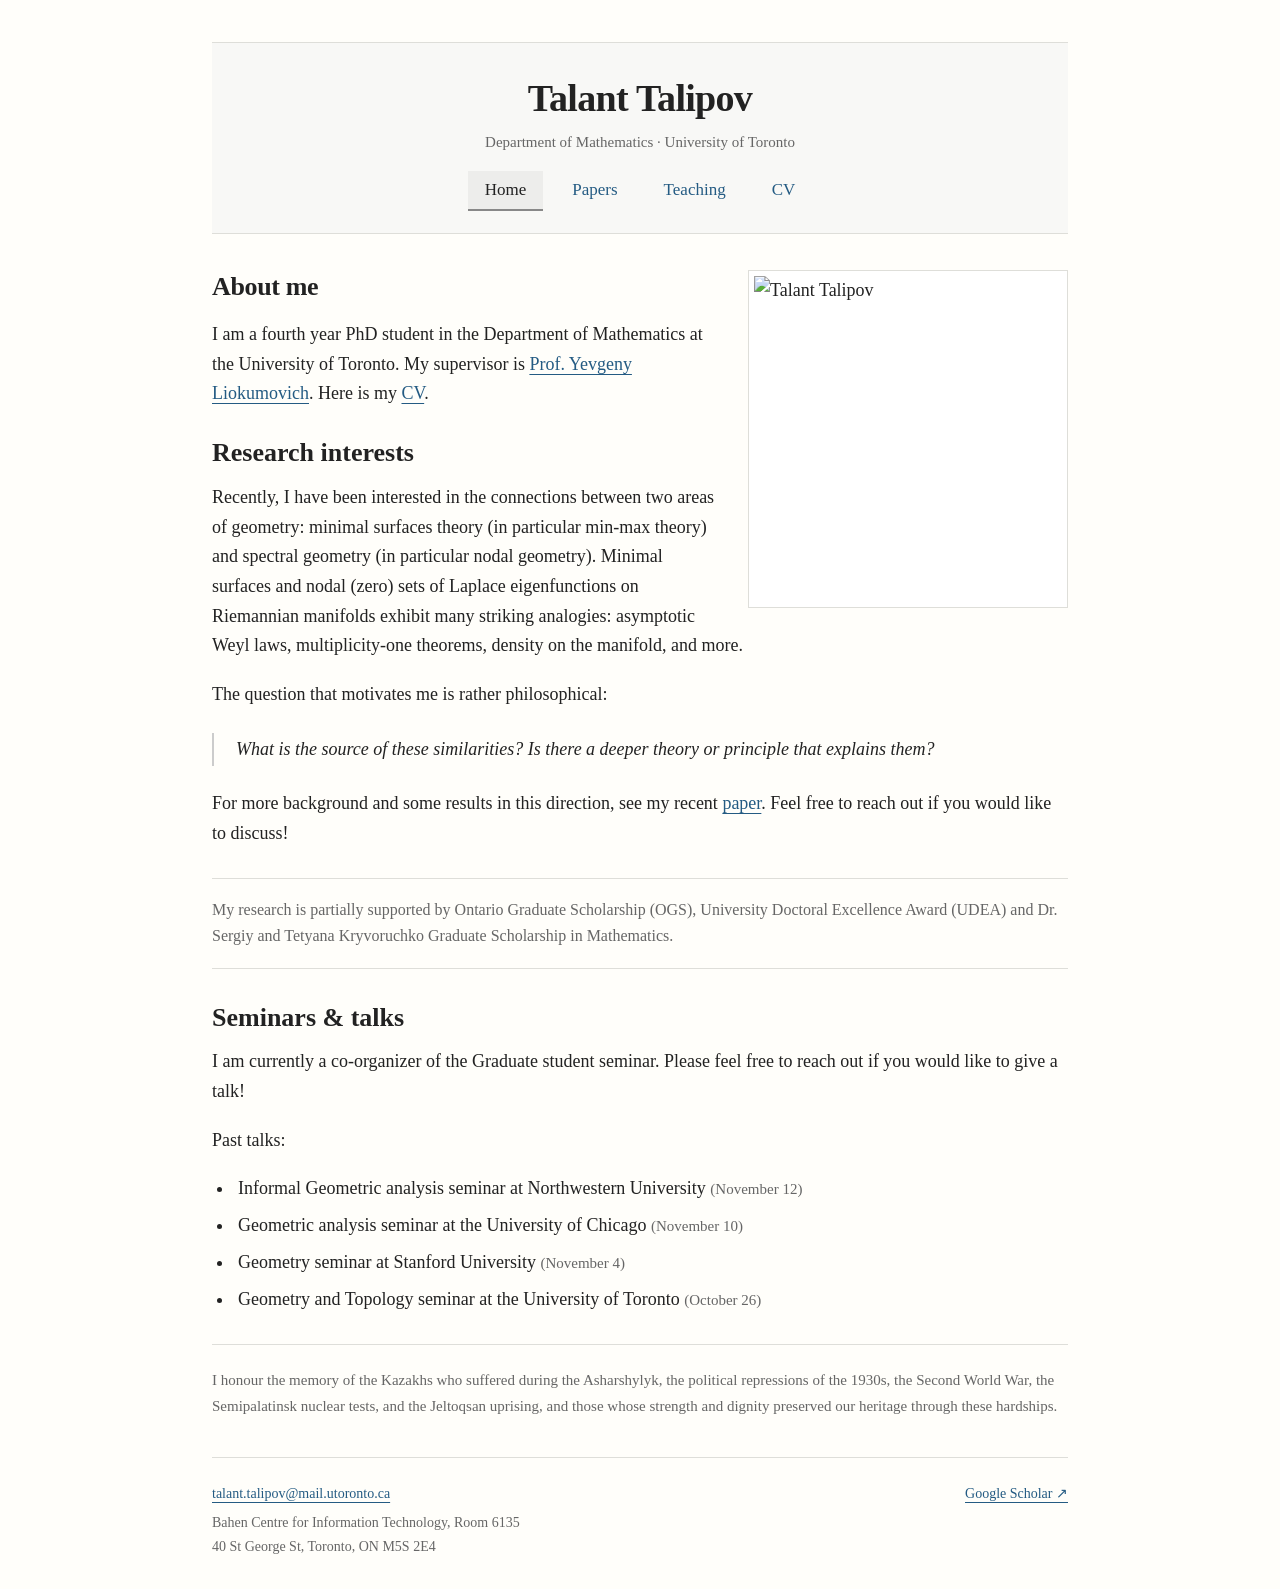
==== index.html @ dc7b55b6 "Add files via upload" ====
<!doctype html>
<html lang="en">
<head>
  <meta charset="utf-8">
  <meta name="viewport" content="width=device-width, initial-scale=1">
  <meta name="description" content="Talant Talipov, PhD student in mathematics at the University of Toronto. Research in minimal surfaces, min-max theory, and spectral geometry.">
  <title>Talant Talipov · Mathematics</title>
  <link rel="icon" href="assets/favicon.svg" type="image/svg+xml">
  <link rel="stylesheet" href="style.css?v=7">
</head>
<body>
  <a class="skip-link" href="#main">Skip to content</a>
  <header class="site-header">
    <p class="site-name"><a href="index.html">Talant Talipov</a></p>
    <p class="affiliation">Department of Mathematics · University of Toronto</p>
    <nav class="nav" aria-label="Main navigation">
      <a href="index.html" aria-current="page">Home</a>
      <a href="papers.html">Papers</a>
      <a href="teaching.html">Teaching</a>
      <a href="https://drive.google.com/file/d/1hpC_2XtyhkC6qs-PTX2jF8pLLNj--5pz/view?usp=sharing">CV</a>
    </nav>
  </header>
  <main id="main">
    <section class="profile" aria-labelledby="about-heading">
      <img class="portrait" src="assets/portrait.jpg" alt="Talant Talipov" width="1280" height="1353" fetchpriority="high">
      <div class="profile-copy">
        <h1 id="about-heading">About me</h1>
        <p>I am a fourth year PhD student in the Department of Mathematics at the University of Toronto. My supervisor is <a href="https://www.math.toronto.edu/ylio/">Prof. Yevgeny Liokumovich</a>. Here is my <a href="https://drive.google.com/file/d/1hpC_2XtyhkC6qs-PTX2jF8pLLNj--5pz/view?usp=sharing">CV</a>.</p>
      </div>
      <section class="research-copy" aria-labelledby="research-heading">
        <h2 id="research-heading">Research interests</h2>
        <p>Recently, I have been interested in the connections between two areas of geometry: minimal surfaces theory (in particular min-max theory) and spectral geometry (in particular nodal geometry). Minimal surfaces and nodal (zero) sets of Laplace eigenfunctions on Riemannian manifolds exhibit many striking analogies: asymptotic Weyl laws, multiplicity-one theorems, density on the manifold, and more.</p>
        <p>The question that motivates me is rather philosophical:</p>
        <blockquote class="question"><p>What is the source of these similarities? Is there a deeper theory or principle that explains them?</p></blockquote>
        <p>For more background and some results in this direction, see my recent <a href="https://arxiv.org/abs/2609.37769">paper</a>. Feel free to reach out if you would like to discuss!</p>
        <p class="support">My research is partially supported by Ontario Graduate Scholarship (OGS), University Doctoral Excellence Award (UDEA) and Dr. Sergiy and Tetyana Kryvoruchko Graduate Scholarship in Mathematics.</p>
      </section>
    </section>
    <section aria-labelledby="seminars-heading">
      <h2 id="seminars-heading">Seminars &amp; talks</h2>
      <p>I am currently a co-organizer of the Graduate student seminar. Please feel free to reach out if you would like to give a talk!</p>
      <p>Past talks:</p>
      <ul class="talks">
        <li>Informal Geometric analysis seminar at Northwestern University <span class="course-meta">(November 12)</span></li>
        <li>Geometric analysis seminar at the University of Chicago <span class="course-meta">(November 10)</span></li>
        <li>Geometry seminar at Stanford University <span class="course-meta">(November 4)</span></li>
        <li>Geometry and Topology seminar at the University of Toronto <span class="course-meta">(October 26)</span></li>
      </ul>
    </section>
    <p class="remembrance">I honour the memory of the Kazakhs who suffered during the Asharshylyk, the political repressions of the 1930s, the Second World War, the Semipalatinsk nuclear tests, and the Jeltoqsan uprising, and those whose strength and dignity preserved our heritage through these hardships.</p>
  </main>
  <footer class="site-footer">
    <address><a href="mailto:talant.talipov@mail.utoronto.ca">talant.talipov@mail.utoronto.ca</a><br>Bahen Centre for Information Technology, Room 6135<br>40 St George St, Toronto, ON M5S 2E4</address>
    <a href="https://scholar.google.ca/citations?user=2EUzQp4AAAAJ&amp;hl=en">Google Scholar ↗</a>
  </footer>
</body>
</html>
---- style.css ----
:root {
  color-scheme: light;
  --ink: #222222;
  --muted: #666666;
  --blue: #245b83;
  --blue-dark: #163d5b;
  --wash: #f8f8f6;
  --line: #deded9;
}
* { box-sizing: border-box; }
html { background: #fffefa; scroll-behavior: smooth; }
body {
  max-width: 940px;
  margin: 0 auto;
  padding: 42px 42px 0;
  color: var(--ink);
  font: 18px/1.65 Georgia, 'Times New Roman', serif;
  -webkit-font-smoothing: antialiased;
}
a { color: var(--blue); text-underline-offset: 4px; text-decoration-thickness: 1px; }
a:hover { color: var(--blue-dark); text-decoration: underline; }
a:focus-visible, summary:focus-visible { outline: 2px solid var(--blue); outline-offset: 5px; border-radius: 2px; }
.skip-link { position: absolute; left: 20px; top: -100px; background: white; padding: 10px; z-index: 2; }
.skip-link:focus { top: 12px; }
.sr-only { position: absolute; width: 1px; height: 1px; padding: 0; margin: -1px; overflow: hidden; clip-path: inset(50%); white-space: nowrap; border: 0; }
.site-header { position: relative; isolation: isolate; padding: 32px 26px 22px; background: var(--wash); border-top: 1px solid var(--line); border-bottom: 1px solid var(--line); text-align: center; }
/* Fade only the inner edge of each side panel; the centre stays empty. */
.site-header::before,
.site-header::after {
  content: "";
  position: absolute;
  top: 0;
  bottom: 0;
  width: 24%;
  z-index: -1;
  pointer-events: none;
  background-image: url("assets/kazakh-pattern-blue-hd.png");
  background-size: 460px auto;
  background-position: center;
  background-repeat: repeat;
  opacity: .10;
}
.site-header::before {
  left: 0;
  -webkit-mask-image: linear-gradient(to right, #000 85%, transparent 100%);
  mask-image: linear-gradient(to right, #000 85%, transparent 100%);
}
.site-header::after {
  right: 0;
  -webkit-mask-image: linear-gradient(to left, #000 85%, transparent 100%);
  mask-image: linear-gradient(to left, #000 85%, transparent 100%);
}
.site-name { margin: 0; font-size: 38px; font-weight: bold; letter-spacing: -.7px; line-height: 1.25; }
.site-name a { color: var(--ink); text-decoration: none; }
.affiliation { margin: 7px 0 17px; color: var(--muted); font-size: 15px; }
.nav { display: flex; flex-wrap: wrap; justify-content: center; gap: 7px 12px; }
.nav a { padding: 5px 17px; font-size: 17px; text-decoration: none; border-bottom: 2px solid transparent; }
.nav a:hover { background: #ededeb; }
.nav a[aria-current='page'] { color: var(--ink); border-color: #888888; background: #ededeb; }
main { padding-top: 36px; }
h1, h2, h3 { font-weight: bold; line-height: 1.3; color: var(--ink); }
h1 { font-size: 26px; margin: 0 0 16px; letter-spacing: -.35px; }
h2 { margin: 32px 0 13px; font-size: 26px; }
p { margin: 0 0 19px; }
.profile { display: flow-root; }
.portrait { display: block; float: right; width: 320px; max-width: 45%; height: auto; margin: 0 0 23px 32px; border: 1px solid var(--line); padding: 5px; background: white; }
.profile-copy p { margin-bottom: 16px; }
.research-copy { margin-top: 27px; }
.research-copy h2 { margin-top: 0; }
.question { border-left: 2px solid #cccccc; margin: 23px 0; padding: 2px 0 2px 22px; font-style: italic; }
.question p { margin: 0; }
.support { clear: both; margin: 29px 0 0; padding: 18px 0; border-top: 1px solid var(--line); border-bottom: 1px solid var(--line); font-size: 16px; color: var(--muted); }
.talks { margin: 8px 0 22px; padding-left: 22px; }
.talks li { margin-bottom: 7px; padding-left: 4px; }
.remembrance { border-top: 1px solid var(--line); padding-top: 23px; margin-top: 30px; color: var(--muted); font-size: 15px; line-height: 1.7; }
.page-intro { color: var(--muted); font-size: 16px; margin-bottom: 29px; }
.paper-list { padding-left: 27px; margin: 0; }
.paper-list > li { padding: 0 0 24px 9px; margin-bottom: 20px; border-bottom: 1px solid var(--line); }
.paper-list > li:last-child { border-bottom: none; margin-bottom: 0; }
.paper-list > li::marker { color: var(--muted); font-size: 15px; }
.paper-title { font-size: 19px; line-height: 1.45; margin: 0 0 6px; }
.paper-title a { color: var(--ink); text-decoration: none; }
.paper-title a:hover { text-decoration: underline; }
.paper-meta { font-size: 15px; color: var(--muted); margin: 0 0 9px; }
.paper-meta a { color: inherit; }
.paper-links { font-size: 15px; margin-bottom: 10px; }
.paper-links a { text-decoration: none; border-bottom: 1px solid #afc9d9; }
.separator { padding: 0 9px; color: #999999; }
details { font-size: 15px; }
summary { width: fit-content; cursor: pointer; color: var(--ink); padding: 2px 0; }
summary::marker { font-size: 12px; }
summary:hover { color: var(--blue-dark); text-decoration: underline; text-underline-offset: 4px; }
.explanation { min-height: 52px; margin-top: 10px; padding: 10px 17px; border-left: 2px solid #cccccc; background: var(--wash); font-size: 17px; }
.explanation p:last-child { margin-bottom: 0; }
.teaching-year { display: grid; grid-template-columns: 75px 1fr; gap: 25px; padding: 24px 0; border-top: 1px solid var(--line); }
.teaching-year h2 { margin: 2px 0 0; font-size: 22px; color: var(--ink); }
.courses { list-style: none; margin: 0; padding: 0; }
.courses li { margin-bottom: 21px; }
.courses li:last-child { margin-bottom: 0; }
.course-name { margin: 0; line-height: 1.5; }
.course-meta { margin: 3px 0 0; font-size: 15px; color: var(--muted); }
.site-footer { margin-top: 38px; padding: 24px 0 30px; border-top: 1px solid var(--line); font-size: 14px; color: var(--muted); display: flex; justify-content: space-between; gap: 20px; }
.site-footer address { font-style: normal; line-height: 1.7; }
.site-footer address a { display: inline-block; margin-bottom: 5px; }
.site-footer > a { white-space: nowrap; align-self: start; }
@media (max-width: 620px) {
  body { padding: 18px 21px 0; font-size: 17px; }
  .site-header { padding: 22px 13px 16px; }
  .site-header::before, .site-header::after { width: 8%; background-size: 380px auto; }
  .site-name { font-size: 31px; }
  .affiliation { font-size: 14px; }
  .nav { gap: 5px; }
  .nav a { padding: 5px 12px; font-size: 16px; }
  main { padding-top: 29px; }
  .portrait { float: none; width: 260px; max-width: 80%; margin: 0 auto 27px; }
  .profile-copy { font-size: 17px; }
  .research-copy { margin-top: 22px; }
  .teaching-year { grid-template-columns: 55px 1fr; gap: 15px; }
  .site-footer { display: block; }
  .site-footer > a { display: inline-block; margin-top: 15px; }
}
@media (prefers-reduced-motion: reduce) { html { scroll-behavior: auto; } }
@media print {
  body { max-width: none; padding: 0; color: #000; font-size: 11pt; }
  .site-header { background: none; border: 0; padding: 0 0 15px; }
  .nav, .skip-link, .site-header::before, .site-header::after { display: none; }
  a { color: inherit; }
  .paper-list > li, .teaching-year { break-inside: avoid; }
}
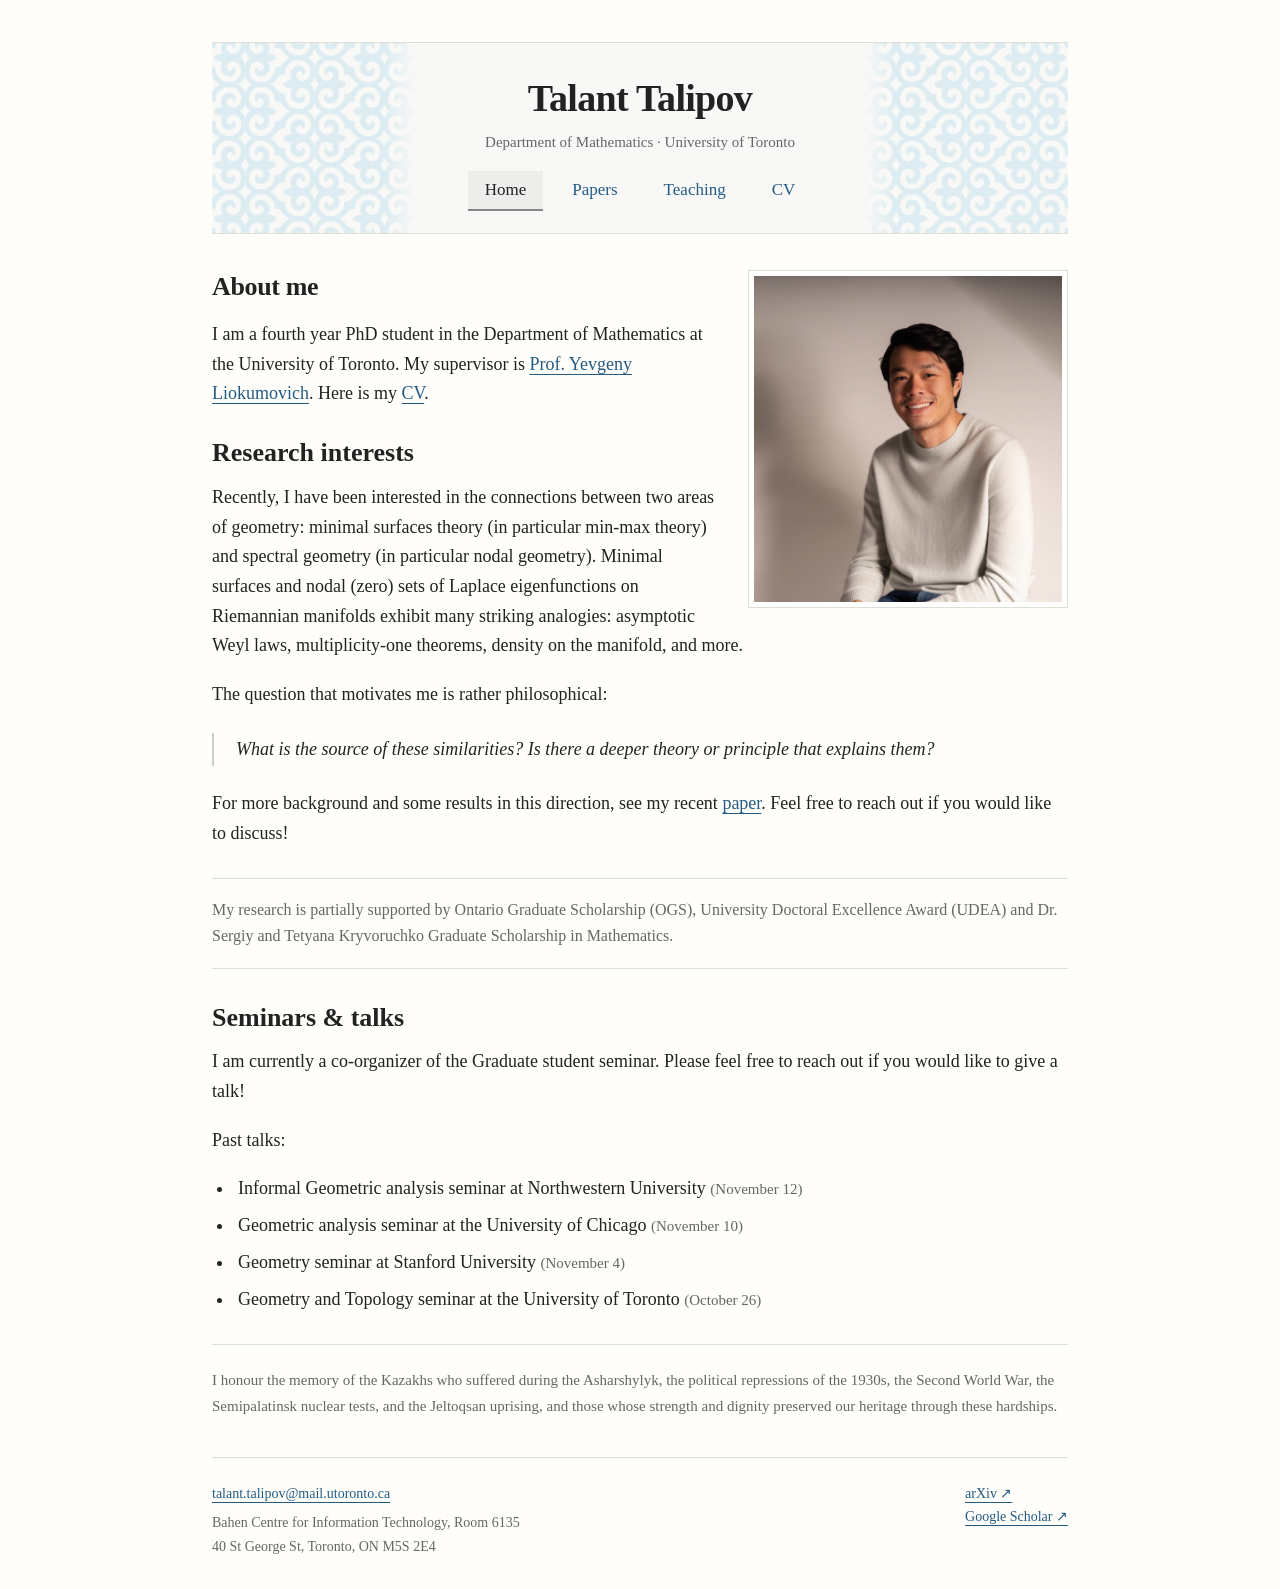
==== commit e7e632e5: "Update footer with arXiv and Google Scholar links Added a new div to the footer containing links to " ====
--- a/index.html
+++ b/index.html
@@ -51,7 +51,10 @@
   </main>
   <footer class="site-footer">
     <address><a href="mailto:talant.talipov@mail.utoronto.ca">talant.talipov@mail.utoronto.ca</a><br>Bahen Centre for Information Technology, Room 6135<br>40 St George St, Toronto, ON M5S 2E4</address>
-    <a href="https://scholar.google.ca/citations?user=2EUzQp4AAAAJ&amp;hl=en">Google Scholar ↗</a>
+    <div>
+      <a href="https://arxiv.org/a/talipov_t_1.html">arXiv ↗</a><br>
+      <a href="https://scholar.google.ca/citations?user=2EUzQp4AAAAJ&amp;hl=en">Google Scholar ↗</a>
+    </div>
   </footer>
 </body>
 </html>
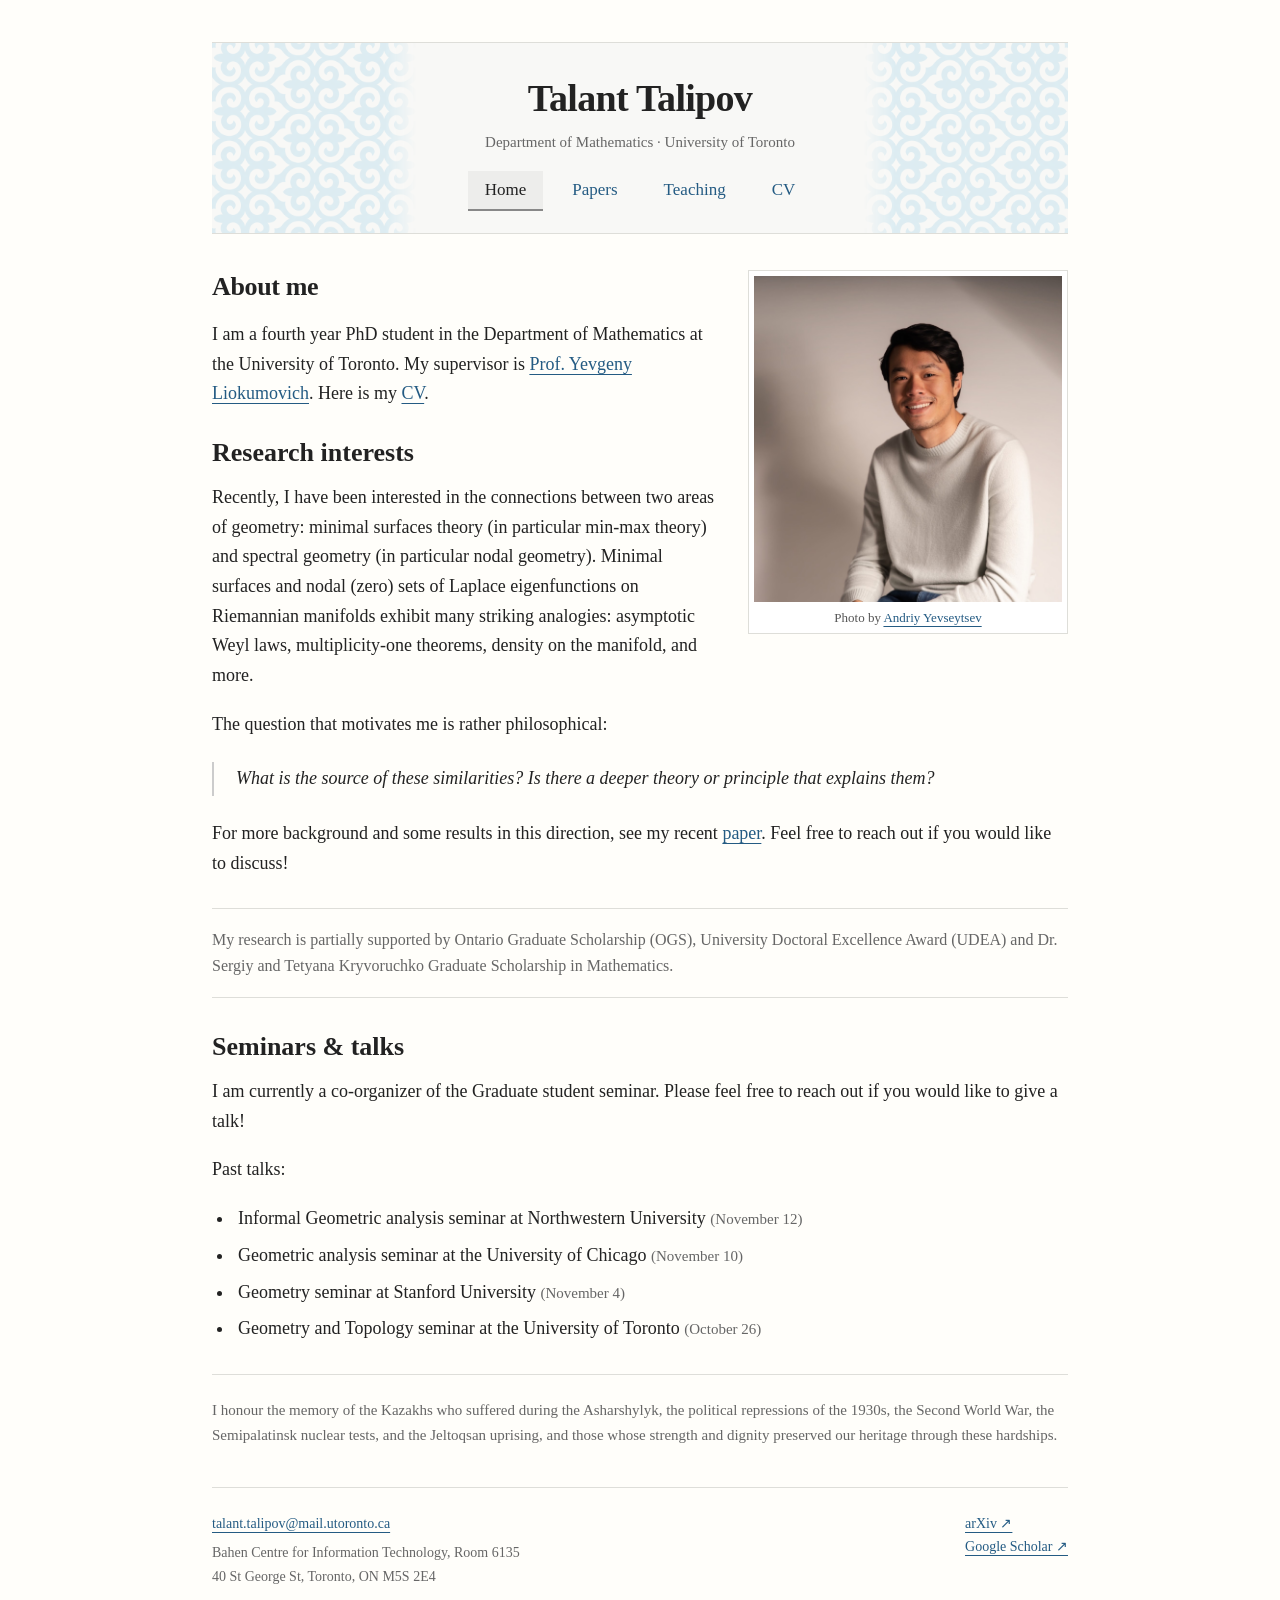
==== commit cb9fecaf: "Refactor image to use figure and figcaption elements Replaced img tag with figure and figcaption for" ====
--- a/index.html
+++ b/index.html
@@ -17,15 +17,22 @@
       <a href="index.html" aria-current="page">Home</a>
       <a href="papers.html">Papers</a>
       <a href="teaching.html">Teaching</a>
-      <a href="https://drive.google.com/file/d/1hpC_2XtyhkC6qs-PTX2jF8pLLNj--5pz/view?usp=sharing">CV</a>
+      <a href="https://drive.google.com/file/d/1rQkKk2QvvQ8uJbpmPD2wDSeIB4UIoBnA/view?usp=sharing">CV</a>
     </nav>
   </header>
   <main id="main">
     <section class="profile" aria-labelledby="about-heading">
-      <img class="portrait" src="assets/portrait.jpg" alt="Talant Talipov" width="1280" height="1353" fetchpriority="high">
+      <figure class="portrait">
+        <img src="assets/portrait.jpg" alt="Talant Talipov"
+             width="1280" height="1353" fetchpriority="high"
+             style="display: block; width: 100%; height: auto;">
+        <figcaption style="margin-top: 5px; font-size: 13px; color: #555; text-align: center;">
+          Photo by <a href="https://www.instagram.com/yevseytsev">Andriy Yevseytsev</a>
+        </figcaption>
+      </figure>
       <div class="profile-copy">
         <h1 id="about-heading">About me</h1>
-        <p>I am a fourth year PhD student in the Department of Mathematics at the University of Toronto. My supervisor is <a href="https://www.math.toronto.edu/ylio/">Prof. Yevgeny Liokumovich</a>. Here is my <a href="https://drive.google.com/file/d/1hpC_2XtyhkC6qs-PTX2jF8pLLNj--5pz/view?usp=sharing">CV</a>.</p>
+        <p>I am a fourth year PhD student in the Department of Mathematics at the University of Toronto. My supervisor is <a href="https://www.math.toronto.edu/ylio/">Prof. Yevgeny Liokumovich</a>. Here is my <a href="https://drive.google.com/file/d/1rQkKk2QvvQ8uJbpmPD2wDSeIB4UIoBnA/view?usp=sharing">CV</a>.</p>
       </div>
       <section class="research-copy" aria-labelledby="research-heading">
         <h2 id="research-heading">Research interests</h2>
